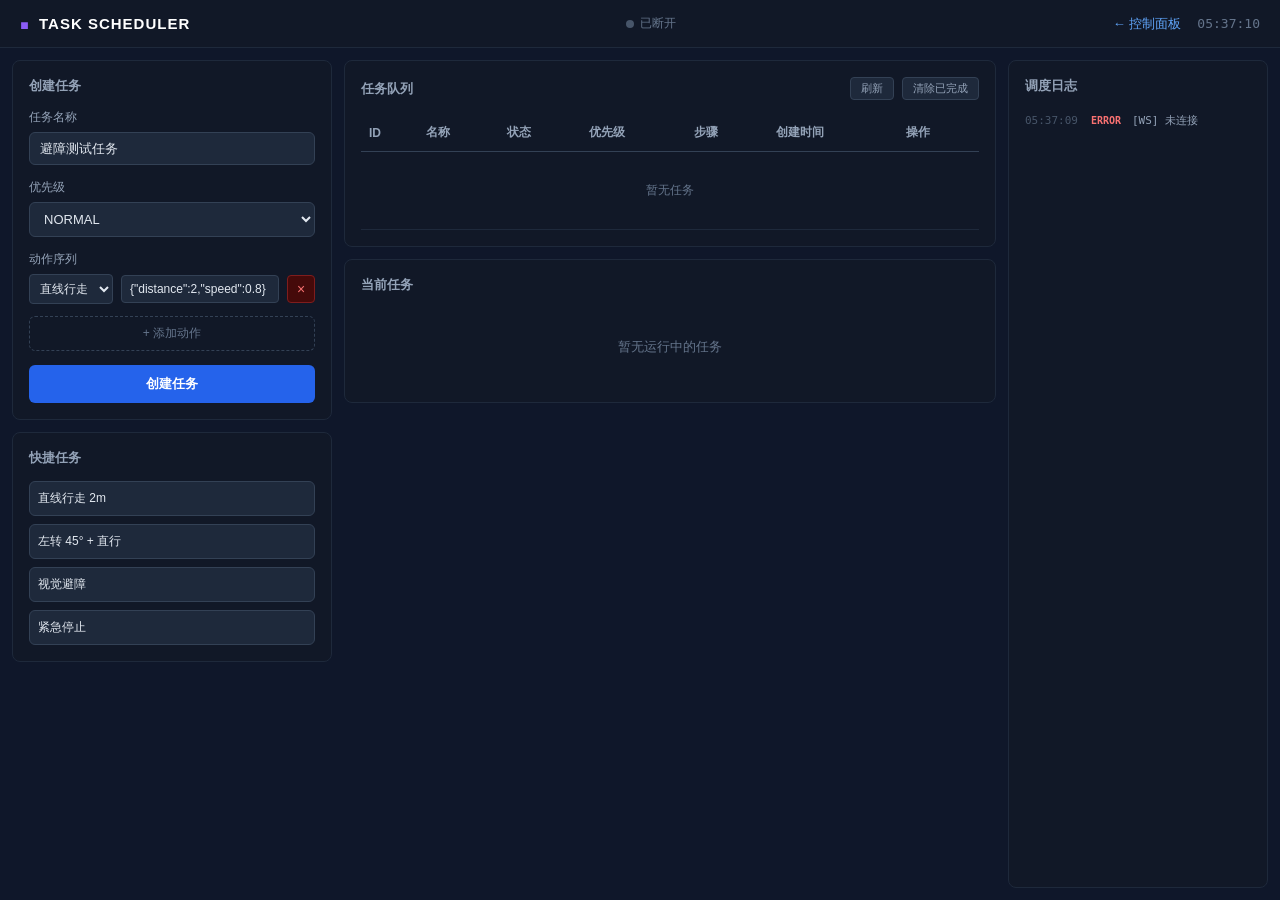
==== frontend/scheduler/index.html @ c7d5c6d8 "Sync project files to project4_s2 repository" ====
<!DOCTYPE html>
<html lang="zh-CN">
<head>
  <meta charset="UTF-8" />
  <meta name="viewport" content="width=device-width, initial-scale=1.0" />
  <title>Task Scheduler — 任务调度系统</title>
  <link rel="stylesheet" href="style.css" />
</head>
<body>
  <div class="app">
    <header class="topbar">
      <div class="logo">
        <span class="logo-icon">◼</span>
        <span class="logo-text">TASK SCHEDULER</span>
      </div>
      <div class="topbar-center">
        <span class="conn" id="conn-indicator">
          <span class="conn-dot" id="conn-dot"></span>
          <span id="conn-label">连接中...</span>
        </span>
      </div>
      <div class="topbar-right">
        <a href="/control" class="nav-link">← 控制面板</a>
        <span class="time" id="clock">--:--:--</span>
      </div>
    </header>

    <div class="main">
      <!-- LEFT: Create Task -->
      <aside class="sidebar">
        <div class="panel">
          <div class="panel-title">创建任务</div>
          <div class="form-group">
            <label>任务名称</label>
            <input type="text" id="task-name-input" placeholder="例如：去客厅拿杯子" value="避障测试任务" />
          </div>
          <div class="form-group">
            <label>优先级</label>
            <select id="task-priority">
              <option value="NORMAL">NORMAL</option>
              <option value="HIGH">HIGH</option>
              <option value="LOW">LOW</option>
              <option value="EMERGENCY">EMERGENCY</option>
            </select>
          </div>
          <div class="form-group">
            <label>动作序列</label>
            <div id="action-list">
              <div class="action-item">
                <select class="act-type">
                  <option value="walk_straight">直线行走</option>
                  <option value="turn_in_place">原地掉头</option>
                  <option value="turn_walk">转弯行走</option>
                  <option value="walk_backward">后退</option>
                  <option value="sidestep">侧移</option>
                  <option value="stop">停止</option>
                  <option value="avoid_obstacle">视觉避障</option>
                </select>
                <input type="text" class="act-params" placeholder='{"distance":2,"speed":0.8}' value='{"distance":2,"speed":0.8}' />
                <button class="btn-remove" onclick="this.parentElement.remove()">×</button>
              </div>
            </div>
            <button class="btn-add" onclick="addActionRow()">+ 添加动作</button>
          </div>
          <button class="btn-primary" onclick="createTask()">创建任务</button>
        </div>

        <div class="panel">
          <div class="panel-title">快捷任务</div>
          <button class="btn-quick" onclick="quickTask('直线行走2m', [{type:'walk_straight',params:{distance:2,speed:0.8}}])">直线行走 2m</button>
          <button class="btn-quick" onclick="quickTask('左转+直行', [{type:'turn_in_place',params:{angle:45,direction:'left',speed:0.3}},{type:'walk_straight',params:{distance:1,speed:0.8}}])">左转 45° + 直行</button>
          <button class="btn-quick" onclick="quickTask('避障绕行', [{type:'avoid_obstacle',params:{}}])">视觉避障</button>
          <button class="btn-quick" onclick="quickTask('紧急停止', [{type:'stop',params:{emergency:true}}])">紧急停止</button>
        </div>
      </aside>

      <!-- CENTER: Task List -->
      <section class="center">
        <div class="panel">
          <div class="panel-title">
            任务队列
            <span class="panel-actions">
              <button onclick="refreshTasks()">刷新</button>
              <button onclick="clearCompleted()">清除已完成</button>
            </span>
          </div>
          <div class="table-wrap">
            <table class="task-table">
              <thead>
                <tr>
                  <th>ID</th>
                  <th>名称</th>
                  <th>状态</th>
                  <th>优先级</th>
                  <th>步骤</th>
                  <th>创建时间</th>
                  <th>操作</th>
                </tr>
              </thead>
              <tbody id="task-tbody">
                <tr class="empty"><td colspan="7">暂无任务</td></tr>
              </tbody>
            </table>
          </div>
        </div>

        <div class="panel">
          <div class="panel-title">当前任务</div>
          <div id="current-task-info">
            <div class="empty-state">暂无运行中的任务</div>
          </div>
        </div>
      </section>

      <!-- RIGHT: Log -->
      <aside class="sidebar right">
        <div class="panel log-panel">
          <div class="panel-title">调度日志</div>
          <div class="log-area" id="log-area"></div>
        </div>
      </aside>
    </div>
  </div>

  <script src="app.js"></script>
</body>
</html>
---- frontend/scheduler/style.css ----
/* ===== BASE ===== */
* { margin:0; padding:0; box-sizing:border-box; }
html, body { height:100%; font-family: 'Segoe UI', 'PingFang SC', 'Microsoft YaHei', sans-serif; background:#0f172a; color:#e2e8f0; }
.app { display:flex; flex-direction:column; height:100vh; }

/* ===== TOPBAR ===== */
.topbar { display:flex; align-items:center; justify-content:space-between; padding:0 20px; height:48px; background:#111827; border-bottom:1px solid #1e293b; flex-shrink:0; }
.logo { display:flex; align-items:center; gap:10px; }
.logo-icon { color:#8b5cf6; font-size:18px; }
.logo-text { font-size:15px; font-weight:600; letter-spacing:1px; color:#fff; }
.topbar-center { display:flex; align-items:center; gap:16px; }
.conn { display:flex; align-items:center; gap:6px; font-size:12px; color:#64748b; }
.conn-dot { width:8px; height:8px; border-radius:50%; background:#475569; }
.conn-dot.online { background:#22c55e; box-shadow:0 0 6px #22c55e; }
.conn-dot.connecting { background:#f59e0b; animation:blink 1s infinite; }
@keyframes blink { 0%,100%{opacity:1} 50%{opacity:.3} }
.topbar-right { display:flex; align-items:center; gap:16px; }
.nav-link { color:#60a5fa; text-decoration:none; font-size:13px; }
.nav-link:hover { text-decoration:underline; }
.time { font-size:13px; font-family:monospace; color:#64748b; }

/* ===== MAIN ===== */
.main { display:flex; flex:1; overflow:hidden; padding:12px; gap:12px; }
.sidebar { display:flex; flex-direction:column; gap:12px; width:320px; flex-shrink:0; overflow-y:auto; }
.sidebar.right { width:260px; }
.center { flex:1; display:flex; flex-direction:column; gap:12px; overflow-y:auto; }

/* ===== PANEL ===== */
.panel { background:#111827; border:1px solid #1e293b; border-radius:8px; padding:16px; }
.panel-title { font-size:13px; font-weight:600; color:#94a3b8; margin-bottom:14px; display:flex; justify-content:space-between; align-items:center; }
.panel-actions { display:flex; gap:8px; }
.panel-actions button { padding:3px 10px; font-size:11px; border:1px solid #334155; background:#1e293b; color:#94a3b8; border-radius:4px; cursor:pointer; }
.panel-actions button:hover { background:#334155; }

/* ===== FORM ===== */
.form-group { margin-bottom:14px; }
.form-group label { display:block; font-size:12px; color:#94a3b8; margin-bottom:6px; }
.form-group input, .form-group select { width:100%; padding:8px 10px; background:#1e293b; border:1px solid #334155; border-radius:6px; color:#e2e8f0; font-size:13px; }
.form-group input:focus, .form-group select:focus { outline:none; border-color:#60a5fa; }

.action-item { display:flex; gap:8px; margin-bottom:8px; align-items:center; }
.action-item select { flex:1; padding:6px; background:#1e293b; border:1px solid #334155; border-radius:4px; color:#e2e8f0; font-size:12px; }
.action-item input { flex:2; padding:6px 8px; background:#1e293b; border:1px solid #334155; border-radius:4px; color:#e2e8f0; font-size:12px; }
.btn-remove { width:28px; height:28px; border-radius:4px; border:1px solid #7f1d1d; background:#450a0a; color:#f87171; cursor:pointer; font-size:14px; display:flex; align-items:center; justify-content:center; }
.btn-remove:hover { background:#7f1d1d; }
.btn-add { width:100%; padding:8px; border:1px dashed #334155; background:transparent; color:#64748b; border-radius:6px; cursor:pointer; font-size:12px; margin-top:4px; }
.btn-add:hover { border-color:#60a5fa; color:#60a5fa; }

.btn-primary { width:100%; padding:10px; background:#2563eb; border:none; border-radius:6px; color:#fff; font-size:13px; font-weight:600; cursor:pointer; }
.btn-primary:hover { background:#3b82f6; }
.btn-quick { width:100%; padding:8px; margin-bottom:8px; background:#1e293b; border:1px solid #334155; border-radius:6px; color:#e2e8f0; cursor:pointer; font-size:12px; text-align:left; }
.btn-quick:hover { background:#334155; }
.btn-quick:last-child { margin-bottom:0; }

/* ===== TABLE ===== */
.table-wrap { overflow-x:auto; }
.task-table { width:100%; border-collapse:collapse; font-size:12px; }
.task-table th { text-align:left; padding:10px 8px; border-bottom:1px solid #334155; color:#94a3b8; font-weight:600; white-space:nowrap; }
.task-table td { padding:10px 8px; border-bottom:1px solid #1e293b; color:#e2e8f0; vertical-align:middle; }
.task-table tr:hover td { background:#1e293b; }
.task-table tr.empty td { text-align:center; color:#64748b; padding:30px; }

.status { display:inline-block; padding:2px 10px; border-radius:4px; font-size:11px; font-weight:600; }
.status.pending { background:#1e293b; color:#94a3b8; }
.status.running { background:#064e3b; color:#34d399; }
.status.paused { background:#78350f; color:#fbbf24; }
.status.completed { background:#1e293b; color:#22c55e; }
.status.failed { background:#450a0a; color:#f87171; }
.status.cancelled { background:#1e293b; color:#64748b; }

.priority { font-size:11px; font-weight:600; }
.priority.EMERGENCY { color:#ef4444; }
.priority.HIGH { color:#f59e0b; }
.priority.NORMAL { color:#60a5fa; }
.priority.LOW { color:#94a3b8; }

.ops { display:flex; gap:6px; }
.ops button { padding:3px 10px; font-size:11px; border:1px solid; border-radius:4px; cursor:pointer; background:transparent; }
.ops .btn-start { border-color:#059669; color:#34d399; }
.ops .btn-start:hover { background:#064e3b; }
.ops .btn-stop { border-color:#dc2626; color:#f87171; }
.ops .btn-stop:hover { background:#450a0a; }
.ops .btn-pause { border-color:#d97706; color:#fbbf24; }
.ops .btn-pause:hover { background:#78350f; }
.ops .btn-resume { border-color:#2563eb; color:#60a5fa; }
.ops .btn-resume:hover { background:#1e40af; }

/* ===== CURRENT TASK ===== */
.empty-state { text-align:center; padding:30px; color:#64748b; font-size:13px; }
.current-task { padding:12px; background:#1e293b; border-radius:6px; }
.current-task-name { font-size:14px; font-weight:600; margin-bottom:8px; }
.current-task-meta { display:flex; gap:16px; font-size:12px; color:#94a3b8; margin-bottom:10px; }
.progress-track { height:6px; background:#0f172a; border-radius:3px; overflow:hidden; }
.progress-bar { height:100%; background:#8b5cf6; border-radius:3px; transition:width .3s; }
.current-task-steps { margin-top:10px; }
.step-item { display:flex; align-items:center; gap:8px; padding:6px 0; font-size:12px; border-bottom:1px solid #334155; }
.step-item:last-child { border-bottom:none; }
.step-num { width:20px; height:20px; border-radius:50%; background:#334155; color:#94a3b8; display:flex; align-items:center; justify-content:center; font-size:10px; flex-shrink:0; }
.step-item.done .step-num { background:#059669; color:#fff; }
.step-item.active .step-num { background:#8b5cf6; color:#fff; }
.step-item.failed .step-num { background:#dc2626; color:#fff; }
.step-name { flex:1; }
.step-status { font-size:11px; color:#64748b; }

/* ===== LOG ===== */
.log-panel { flex:1; display:flex; flex-direction:column; min-height:0; }
.log-area { flex:1; overflow-y:auto; font-size:11px; line-height:1.6; font-family:monospace; color:#94a3b8; min-height:0; }
.log-line { padding:3px 0; border-bottom:1px solid #1e293b; }
.log-line:last-child { border-bottom:none; }
.log-time { color:#475569; margin-right:8px; }
.log-level { display:inline-block; width:40px; text-align:center; font-weight:600; border-radius:2px; font-size:10px; padding:1px 0; margin-right:6px; }
.log-INFO .log-level { color:#60a5fa; }
.log-WARN .log-level { color:#fbbf24; }
.log-ERROR .log-level { color:#f87171; }
.log-DEBUG .log-level { color:#a78bfa; }

/* ===== SCROLLBAR ===== */
::-webkit-scrollbar { width:6px; }
::-webkit-scrollbar-track { background:transparent; }
::-webkit-scrollbar-thumb { background:#334155; border-radius:3px; }
::-webkit-scrollbar-thumb:hover { background:#475569; }
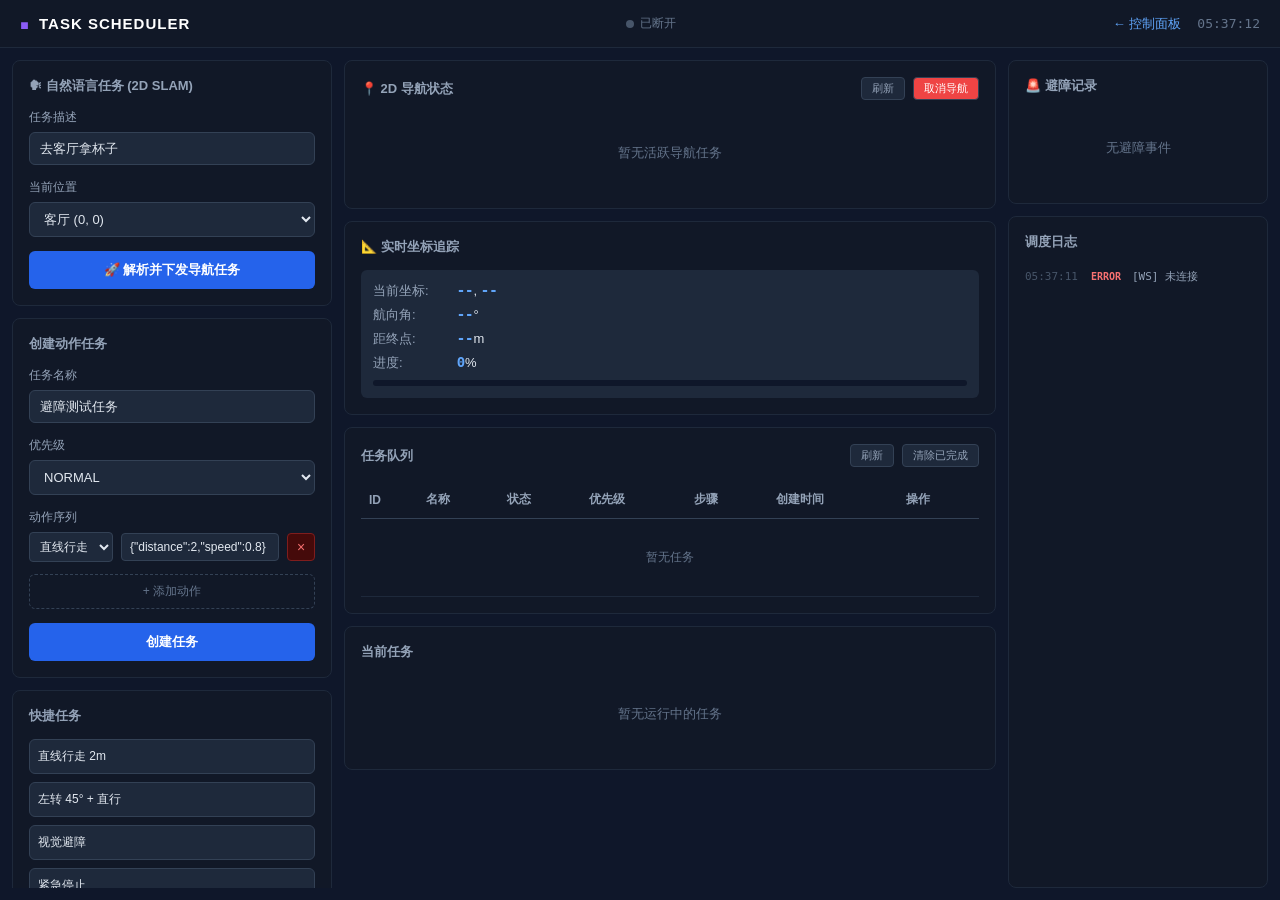
==== commit 3096236f: "feat: 2D SLAM自然语言导航系统" ====
--- a/frontend/scheduler/index.html
+++ b/frontend/scheduler/index.html
@@ -26,13 +26,43 @@
     </header>
 
     <div class="main">
-      <!-- LEFT: Create Task -->
+      <!-- LEFT: NLP Task + Manual Create -->
       <aside class="sidebar">
-        <div class="panel">
-          <div class="panel-title">创建任务</div>
+        <!-- 自然语言任务 -->
+        <div class="panel">
+          <div class="panel-title">🗣 自然语言任务 (2D SLAM)</div>
+          <div class="form-group">
+            <label>任务描述</label>
+            <input type="text" id="nlp-input" placeholder="例如：去客厅拿杯子、前往卧室取物品" value="去客厅拿杯子" />
+          </div>
+          <div class="form-group">
+            <label>当前位置</label>
+            <select id="nlp-current-location">
+              <option value="客厅">客厅 (0, 0)</option>
+              <option value="卧室">卧室 (5, 3)</option>
+              <option value="玄关">玄关 (1.5, -2)</option>
+              <option value="厨房">厨房 (-3, 2.5)</option>
+              <option value="走廊">走廊 (2, 0)</option>
+              <option value="卫生间">卫生间 (6, -1.5)</option>
+              <option value="阳台">阳台 (-2, 5)</option>
+            </select>
+          </div>
+          <button class="btn-primary" onclick="sendNLPTask()">🚀 解析并下发导航任务</button>
+          <div class="nlp-result" id="nlp-result" style="display:none;">
+            <div class="nlp-title" id="nlp-task-name"></div>
+            <div class="nlp-coords">
+              <div><span class="coord-label">起点:</span> <span id="nlp-start"></span></div>
+              <div><span class="coord-label">终点:</span> <span id="nlp-target"></span></div>
+              <div><span class="coord-label">航向:</span> <span id="nlp-yaw"></span></div>
+            </div>
+          </div>
+        </div>
+
+        <div class="panel">
+          <div class="panel-title">创建动作任务</div>
           <div class="form-group">
             <label>任务名称</label>
-            <input type="text" id="task-name-input" placeholder="例如：去客厅拿杯子" value="避障测试任务" />
+            <input type="text" id="task-name-input" placeholder="例如：避障测试任务" value="避障测试任务" />
           </div>
           <div class="form-group">
             <label>优先级</label>
@@ -74,8 +104,48 @@
         </div>
       </aside>
 
-      <!-- CENTER: Task List -->
+      <!-- CENTER: Nav Status + Task List -->
       <section class="center">
+        <!-- 2D 导航状态 -->
+        <div class="panel">
+          <div class="panel-title">
+            📍 2D 导航状态
+            <span class="panel-actions">
+              <button onclick="refreshNavSummary()">刷新</button>
+              <button onclick="cancelNavTask()" style="background:#ef4444;color:#fff;">取消导航</button>
+            </span>
+          </div>
+          <div id="nav-status-area">
+            <div class="empty-state">暂无活跃导航任务</div>
+          </div>
+        </div>
+
+        <!-- 2D 坐标实时显示 -->
+        <div class="panel">
+          <div class="panel-title">📐 实时坐标追踪</div>
+          <div class="coord-tracker" id="coord-tracker">
+            <div class="coord-row">
+              <span class="coord-label">当前坐标:</span>
+              <span class="coord-val" id="live-x">--</span>, <span class="coord-val" id="live-y">--</span>
+            </div>
+            <div class="coord-row">
+              <span class="coord-label">航向角:</span>
+              <span class="coord-val" id="live-yaw">--</span>°
+            </div>
+            <div class="coord-row">
+              <span class="coord-label">距终点:</span>
+              <span class="coord-val" id="live-dist">--</span>m
+            </div>
+            <div class="coord-row">
+              <span class="coord-label">进度:</span>
+              <span class="coord-val" id="live-progress">0</span>%
+            </div>
+            <div class="nav-progress-track">
+              <div class="nav-progress-bar" id="nav-progress-bar" style="width:0%"></div>
+            </div>
+          </div>
+        </div>
+
         <div class="panel">
           <div class="panel-title">
             任务队列
@@ -112,8 +182,15 @@
         </div>
       </section>
 
-      <!-- RIGHT: Log -->
+      <!-- RIGHT: Execution Log + Avoidance Log -->
       <aside class="sidebar right">
+        <div class="panel">
+          <div class="panel-title">🚨 避障记录</div>
+          <div class="avoidance-log" id="avoidance-log">
+            <div class="empty-state">无避障事件</div>
+          </div>
+        </div>
+
         <div class="panel log-panel">
           <div class="panel-title">调度日志</div>
           <div class="log-area" id="log-area"></div>
--- a/frontend/scheduler/style.css
+++ b/frontend/scheduler/style.css
@@ -114,6 +114,38 @@
 .log-ERROR .log-level { color:#f87171; }
 .log-DEBUG .log-level { color:#a78bfa; }
 
+/* ===== NLP / NAV ===== */
+.nlp-result { margin-top:12px; padding:12px; background:#1e293b; border-radius:6px; border-left:3px solid #8b5cf6; }
+.nlp-title { font-size:13px; font-weight:600; color:#e2e8f0; margin-bottom:8px; }
+.nlp-coords { font-size:12px; }
+.nlp-coords div { margin-bottom:4px; }
+.nlp-coords .coord-label { color:#94a3b8; margin-right:6px; }
+
+.nav-active, .nav-completed { padding:12px; background:#1e293b; border-radius:6px; }
+.nav-header { display:flex; justify-content:space-between; align-items:center; margin-bottom:8px; }
+.nav-name { font-size:14px; font-weight:600; color:#e2e8f0; }
+.nav-route { font-size:13px; color:#94a3b8; margin-bottom:8px; display:flex; align-items:center; gap:8px; }
+.nav-arrow { color:#8b5cf6; font-weight:bold; }
+.nav-object { font-size:12px; color:#fbbf24; margin-bottom:8px; }
+.nav-detail { font-size:12px; color:#94a3b8; }
+.nav-detail div { margin-bottom:3px; }
+
+.status.avoiding { background:#78350f; color:#fbbf24; }
+
+/* 坐标追踪 */
+.coord-tracker { padding:12px; background:#1e293b; border-radius:6px; }
+.coord-row { margin-bottom:6px; font-size:13px; }
+.coord-row .coord-label { color:#94a3b8; display:inline-block; width:80px; }
+.coord-val { color:#60a5fa; font-weight:600; font-family:monospace; font-size:14px; }
+.nav-progress-track { height:6px; background:#0f172a; border-radius:3px; overflow:hidden; margin-top:8px; }
+.nav-progress-bar { height:100%; background:#22c55e; border-radius:3px; transition:width .3s; }
+
+/* 避障记录 */
+.avoidance-log { max-height:200px; overflow-y:auto; font-size:12px; }
+.avoidance-item { padding:8px; margin-bottom:8px; background:#1e293b; border-radius:6px; border-left:3px solid #f59e0b; }
+.avoid-header { font-weight:600; color:#fbbf24; margin-bottom:4px; font-size:12px; }
+.avoid-detail div { font-size:11px; color:#94a3b8; margin-bottom:2px; }
+
 /* ===== SCROLLBAR ===== */
 ::-webkit-scrollbar { width:6px; }
 ::-webkit-scrollbar-track { background:transparent; }
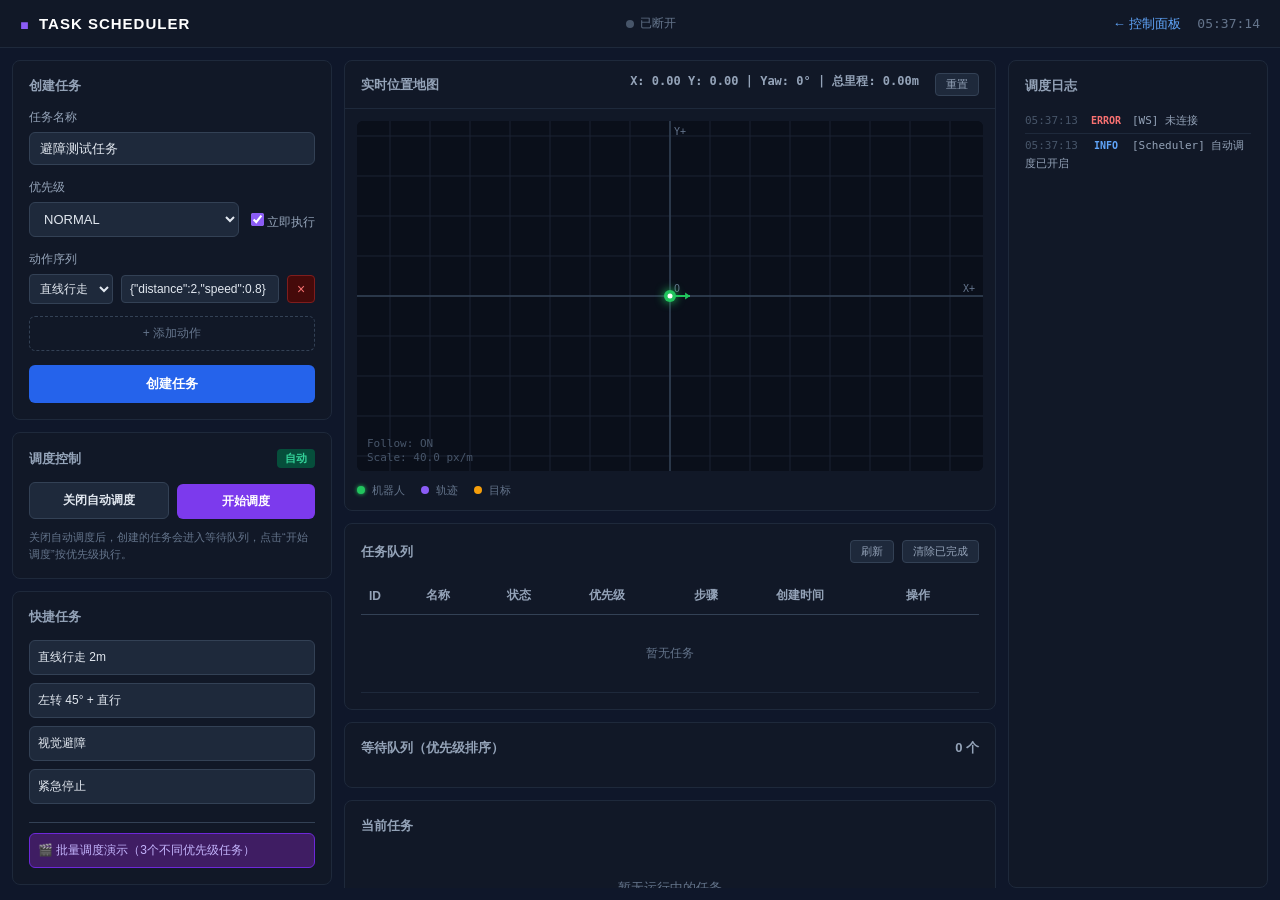
==== commit b1713fe5: "gazebo仿真验证成功" ====
--- a/frontend/scheduler/index.html
+++ b/frontend/scheduler/index.html
@@ -26,52 +26,30 @@
     </header>
 
     <div class="main">
-      <!-- LEFT: NLP Task + Manual Create -->
+      <!-- LEFT: Create Task -->
       <aside class="sidebar">
-        <!-- 自然语言任务 -->
         <div class="panel">
-          <div class="panel-title">🗣 自然语言任务 (2D SLAM)</div>
-          <div class="form-group">
-            <label>任务描述</label>
-            <input type="text" id="nlp-input" placeholder="例如：去客厅拿杯子、前往卧室取物品" value="去客厅拿杯子" />
-          </div>
-          <div class="form-group">
-            <label>当前位置</label>
-            <select id="nlp-current-location">
-              <option value="客厅">客厅 (0, 0)</option>
-              <option value="卧室">卧室 (5, 3)</option>
-              <option value="玄关">玄关 (1.5, -2)</option>
-              <option value="厨房">厨房 (-3, 2.5)</option>
-              <option value="走廊">走廊 (2, 0)</option>
-              <option value="卫生间">卫生间 (6, -1.5)</option>
-              <option value="阳台">阳台 (-2, 5)</option>
-            </select>
-          </div>
-          <button class="btn-primary" onclick="sendNLPTask()">🚀 解析并下发导航任务</button>
-          <div class="nlp-result" id="nlp-result" style="display:none;">
-            <div class="nlp-title" id="nlp-task-name"></div>
-            <div class="nlp-coords">
-              <div><span class="coord-label">起点:</span> <span id="nlp-start"></span></div>
-              <div><span class="coord-label">终点:</span> <span id="nlp-target"></span></div>
-              <div><span class="coord-label">航向:</span> <span id="nlp-yaw"></span></div>
-            </div>
-          </div>
-        </div>
-
-        <div class="panel">
-          <div class="panel-title">创建动作任务</div>
+          <div class="panel-title">创建任务</div>
           <div class="form-group">
             <label>任务名称</label>
-            <input type="text" id="task-name-input" placeholder="例如：避障测试任务" value="避障测试任务" />
+            <input type="text" id="task-name-input" placeholder="例如：去客厅拿杯子" value="避障测试任务" />
           </div>
-          <div class="form-group">
-            <label>优先级</label>
-            <select id="task-priority">
-              <option value="NORMAL">NORMAL</option>
-              <option value="HIGH">HIGH</option>
-              <option value="LOW">LOW</option>
-              <option value="EMERGENCY">EMERGENCY</option>
-            </select>
+          <div class="form-row">
+            <div class="form-group flex-1">
+              <label>优先级</label>
+              <select id="task-priority">
+                <option value="NORMAL">NORMAL</option>
+                <option value="HIGH">HIGH</option>
+                <option value="LOW">LOW</option>
+                <option value="EMERGENCY">EMERGENCY</option>
+              </select>
+            </div>
+            <div class="form-group checkbox-group">
+              <label class="checkbox-label" title="创建后立即执行；关闭则进入等待队列，由调度器择机执行">
+                <input type="checkbox" id="auto-start-checkbox" checked />
+                <span>立即执行</span>
+              </label>
+            </div>
           </div>
           <div class="form-group">
             <label>动作序列</label>
@@ -96,52 +74,47 @@
         </div>
 
         <div class="panel">
+          <div class="panel-title">
+            调度控制
+            <span class="panel-actions">
+              <span id="auto-schedule-status" class="status-badge auto-on">自动</span>
+            </span>
+          </div>
+          <div class="form-row schedule-controls">
+            <button class="btn-secondary" onclick="toggleAutoSchedule()" id="btn-auto-schedule">关闭自动调度</button>
+            <button class="btn-accent" onclick="startScheduling()">开始调度</button>
+          </div>
+          <p class="hint-text">关闭自动调度后，创建的任务会进入等待队列，点击“开始调度”按优先级执行。</p>
+        </div>
+
+        <div class="panel">
           <div class="panel-title">快捷任务</div>
           <button class="btn-quick" onclick="quickTask('直线行走2m', [{type:'walk_straight',params:{distance:2,speed:0.8}}])">直线行走 2m</button>
           <button class="btn-quick" onclick="quickTask('左转+直行', [{type:'turn_in_place',params:{angle:45,direction:'left',speed:0.3}},{type:'walk_straight',params:{distance:1,speed:0.8}}])">左转 45° + 直行</button>
           <button class="btn-quick" onclick="quickTask('避障绕行', [{type:'avoid_obstacle',params:{}}])">视觉避障</button>
           <button class="btn-quick" onclick="quickTask('紧急停止', [{type:'stop',params:{emergency:true}}])">紧急停止</button>
+          <hr class="quick-divider" />
+          <button class="btn-quick demo" onclick="batchDemoTasks()">🎬 批量调度演示（3个不同优先级任务）</button>
         </div>
       </aside>
 
-      <!-- CENTER: Nav Status + Task List -->
+      <!-- CENTER: Map + Task List -->
       <section class="center">
-        <!-- 2D 导航状态 -->
-        <div class="panel">
+        <!-- 实时地图 -->
+        <div class="panel map-panel">
           <div class="panel-title">
-            📍 2D 导航状态
+            实时位置地图
             <span class="panel-actions">
-              <button onclick="refreshNavSummary()">刷新</button>
-              <button onclick="cancelNavTask()" style="background:#ef4444;color:#fff;">取消导航</button>
+              <span id="coord-display">X: 0.00 Y: 0.00 | Yaw: 0° | 总里程: 0.00m</span>
+              <button onclick="resetMap()">重置</button>
             </span>
           </div>
-          <div id="nav-status-area">
-            <div class="empty-state">暂无活跃导航任务</div>
-          </div>
-        </div>
-
-        <!-- 2D 坐标实时显示 -->
-        <div class="panel">
-          <div class="panel-title">📐 实时坐标追踪</div>
-          <div class="coord-tracker" id="coord-tracker">
-            <div class="coord-row">
-              <span class="coord-label">当前坐标:</span>
-              <span class="coord-val" id="live-x">--</span>, <span class="coord-val" id="live-y">--</span>
-            </div>
-            <div class="coord-row">
-              <span class="coord-label">航向角:</span>
-              <span class="coord-val" id="live-yaw">--</span>°
-            </div>
-            <div class="coord-row">
-              <span class="coord-label">距终点:</span>
-              <span class="coord-val" id="live-dist">--</span>m
-            </div>
-            <div class="coord-row">
-              <span class="coord-label">进度:</span>
-              <span class="coord-val" id="live-progress">0</span>%
-            </div>
-            <div class="nav-progress-track">
-              <div class="nav-progress-bar" id="nav-progress-bar" style="width:0%"></div>
+          <div class="map-wrap">
+            <canvas id="map-canvas" width="600" height="350"></canvas>
+            <div class="map-legend">
+              <span><span class="legend-dot robot"></span> 机器人</span>
+              <span><span class="legend-dot trajectory"></span> 轨迹</span>
+              <span><span class="legend-dot target"></span> 目标</span>
             </div>
           </div>
         </div>
@@ -175,6 +148,14 @@
         </div>
 
         <div class="panel">
+          <div class="panel-title">
+            等待队列（优先级排序）
+            <span class="panel-actions" id="queue-count">0 个</span>
+          </div>
+          <div id="queue-list" class="current-task-steps"></div>
+        </div>
+
+        <div class="panel">
           <div class="panel-title">当前任务</div>
           <div id="current-task-info">
             <div class="empty-state">暂无运行中的任务</div>
@@ -182,15 +163,8 @@
         </div>
       </section>
 
-      <!-- RIGHT: Execution Log + Avoidance Log -->
+      <!-- RIGHT: Log -->
       <aside class="sidebar right">
-        <div class="panel">
-          <div class="panel-title">🚨 避障记录</div>
-          <div class="avoidance-log" id="avoidance-log">
-            <div class="empty-state">无避障事件</div>
-          </div>
-        </div>
-
         <div class="panel log-panel">
           <div class="panel-title">调度日志</div>
           <div class="log-area" id="log-area"></div>
--- a/frontend/scheduler/style.css
+++ b/frontend/scheduler/style.css
@@ -38,6 +38,12 @@
 .form-group input, .form-group select { width:100%; padding:8px 10px; background:#1e293b; border:1px solid #334155; border-radius:6px; color:#e2e8f0; font-size:13px; }
 .form-group input:focus, .form-group select:focus { outline:none; border-color:#60a5fa; }
 
+.form-row { display:flex; gap:12px; align-items:flex-end; }
+.form-row .flex-1 { flex:1; }
+.checkbox-group { display:flex; align-items:flex-end; margin-bottom:14px; }
+.checkbox-label { display:flex; align-items:center; gap:6px; cursor:pointer; user-select:none; color:#e2e8f0; font-size:12px; }
+.checkbox-label input { width:auto; accent-color:#8b5cf6; }
+
 .action-item { display:flex; gap:8px; margin-bottom:8px; align-items:center; }
 .action-item select { flex:1; padding:6px; background:#1e293b; border:1px solid #334155; border-radius:4px; color:#e2e8f0; font-size:12px; }
 .action-item input { flex:2; padding:6px 8px; background:#1e293b; border:1px solid #334155; border-radius:4px; color:#e2e8f0; font-size:12px; }
@@ -48,9 +54,23 @@
 
 .btn-primary { width:100%; padding:10px; background:#2563eb; border:none; border-radius:6px; color:#fff; font-size:13px; font-weight:600; cursor:pointer; }
 .btn-primary:hover { background:#3b82f6; }
+.btn-secondary { flex:1; padding:9px; background:#1e293b; border:1px solid #334155; border-radius:6px; color:#e2e8f0; font-size:12px; font-weight:600; cursor:pointer; }
+.btn-secondary:hover { background:#334155; }
+.btn-accent { flex:1; padding:9px; background:#7c3aed; border:none; border-radius:6px; color:#fff; font-size:12px; font-weight:600; cursor:pointer; }
+.btn-accent:hover { background:#8b5cf6; }
+.btn-accent:disabled { background:#475569; cursor:not-allowed; }
+.schedule-controls { gap:8px; margin-bottom:10px; }
+.hint-text { font-size:11px; color:#64748b; line-height:1.5; }
+.status-badge { display:inline-block; padding:2px 8px; border-radius:4px; font-size:11px; font-weight:600; }
+.status-badge.auto-on { background:#064e3b; color:#34d399; }
+.status-badge.auto-off { background:#1e293b; color:#94a3b8; }
+
 .btn-quick { width:100%; padding:8px; margin-bottom:8px; background:#1e293b; border:1px solid #334155; border-radius:6px; color:#e2e8f0; cursor:pointer; font-size:12px; text-align:left; }
 .btn-quick:hover { background:#334155; }
 .btn-quick:last-child { margin-bottom:0; }
+.btn-quick.demo { background:#3f1d63; border-color:#6d28d9; color:#c4b5fd; }
+.btn-quick.demo:hover { background:#5b21b6; }
+.quick-divider { border:none; border-top:1px solid #334155; margin:10px 0; }
 
 /* ===== TABLE ===== */
 .table-wrap { overflow-x:auto; }
@@ -87,6 +107,21 @@
 
 /* ===== CURRENT TASK ===== */
 .empty-state { text-align:center; padding:30px; color:#64748b; font-size:13px; }
+
+/* ===== QUEUE ===== */
+.queue-empty { text-align:center; padding:20px; color:#64748b; font-size:12px; }
+.queue-item { display:flex; align-items:center; gap:10px; padding:8px 10px; background:#1e293b; border-radius:6px; margin-bottom:6px; font-size:12px; }
+.queue-item:last-child { margin-bottom:0; }
+.queue-rank { width:22px; height:22px; border-radius:50%; background:#334155; color:#94a3b8; display:flex; align-items:center; justify-content:center; font-size:10px; flex-shrink:0; font-weight:600; }
+.queue-rank.top { background:#7c3aed; color:#fff; }
+.queue-info { flex:1; }
+.queue-name { font-weight:500; color:#e2e8f0; margin-bottom:2px; }
+.queue-meta { font-size:11px; color:#64748b; }
+.queue-priority { font-size:11px; font-weight:600; }
+.queue-priority.EMERGENCY { color:#ef4444; }
+.queue-priority.HIGH { color:#f59e0b; }
+.queue-priority.NORMAL { color:#60a5fa; }
+.queue-priority.LOW { color:#94a3b8; }
 .current-task { padding:12px; background:#1e293b; border-radius:6px; }
 .current-task-name { font-size:14px; font-weight:600; margin-bottom:8px; }
 .current-task-meta { display:flex; gap:16px; font-size:12px; color:#94a3b8; margin-bottom:10px; }
@@ -114,39 +149,17 @@
 .log-ERROR .log-level { color:#f87171; }
 .log-DEBUG .log-level { color:#a78bfa; }
 
-/* ===== NLP / NAV ===== */
-.nlp-result { margin-top:12px; padding:12px; background:#1e293b; border-radius:6px; border-left:3px solid #8b5cf6; }
-.nlp-title { font-size:13px; font-weight:600; color:#e2e8f0; margin-bottom:8px; }
-.nlp-coords { font-size:12px; }
-.nlp-coords div { margin-bottom:4px; }
-.nlp-coords .coord-label { color:#94a3b8; margin-right:6px; }
-
-.nav-active, .nav-completed { padding:12px; background:#1e293b; border-radius:6px; }
-.nav-header { display:flex; justify-content:space-between; align-items:center; margin-bottom:8px; }
-.nav-name { font-size:14px; font-weight:600; color:#e2e8f0; }
-.nav-route { font-size:13px; color:#94a3b8; margin-bottom:8px; display:flex; align-items:center; gap:8px; }
-.nav-arrow { color:#8b5cf6; font-weight:bold; }
-.nav-object { font-size:12px; color:#fbbf24; margin-bottom:8px; }
-.nav-detail { font-size:12px; color:#94a3b8; }
-.nav-detail div { margin-bottom:3px; }
-
-.status.avoiding { background:#78350f; color:#fbbf24; }
-
-/* 坐标追踪 */
-.coord-tracker { padding:12px; background:#1e293b; border-radius:6px; }
-.coord-row { margin-bottom:6px; font-size:13px; }
-.coord-row .coord-label { color:#94a3b8; display:inline-block; width:80px; }
-.coord-val { color:#60a5fa; font-weight:600; font-family:monospace; font-size:14px; }
-.nav-progress-track { height:6px; background:#0f172a; border-radius:3px; overflow:hidden; margin-top:8px; }
-.nav-progress-bar { height:100%; background:#22c55e; border-radius:3px; transition:width .3s; }
-
-/* 避障记录 */
-.avoidance-log { max-height:200px; overflow-y:auto; font-size:12px; }
-.avoidance-item { padding:8px; margin-bottom:8px; background:#1e293b; border-radius:6px; border-left:3px solid #f59e0b; }
-.avoid-header { font-weight:600; color:#fbbf24; margin-bottom:4px; font-size:12px; }
-.avoid-detail div { font-size:11px; color:#94a3b8; margin-bottom:2px; }
-
-/* ===== SCROLLBAR ===== */
+/* ===== MAP ===== */
+.map-panel { padding: 0; }
+.map-panel .panel-title { padding: 12px 16px; margin-bottom: 0; border-bottom: 1px solid #1e293b; }
+#coord-display { font-family: monospace; font-size: 12px; color: #94a3b8; margin-right: 8px; }
+.map-wrap { position: relative; padding: 12px; }
+#map-canvas { width: 100%; height: 350px; background: #0a0f1a; border-radius: 6px; cursor: crosshair; }
+.map-legend { display: flex; gap: 16px; margin-top: 8px; font-size: 11px; color: #64748b; }
+.legend-dot { display: inline-block; width: 8px; height: 8px; border-radius: 50%; margin-right: 4px; }
+.legend-dot.robot { background: #22c55e; box-shadow: 0 0 4px #22c55e; }
+.legend-dot.trajectory { background: #8b5cf6; }
+.legend-dot.target { background: #f59e0b; }
 ::-webkit-scrollbar { width:6px; }
 ::-webkit-scrollbar-track { background:transparent; }
 ::-webkit-scrollbar-thumb { background:#334155; border-radius:3px; }
